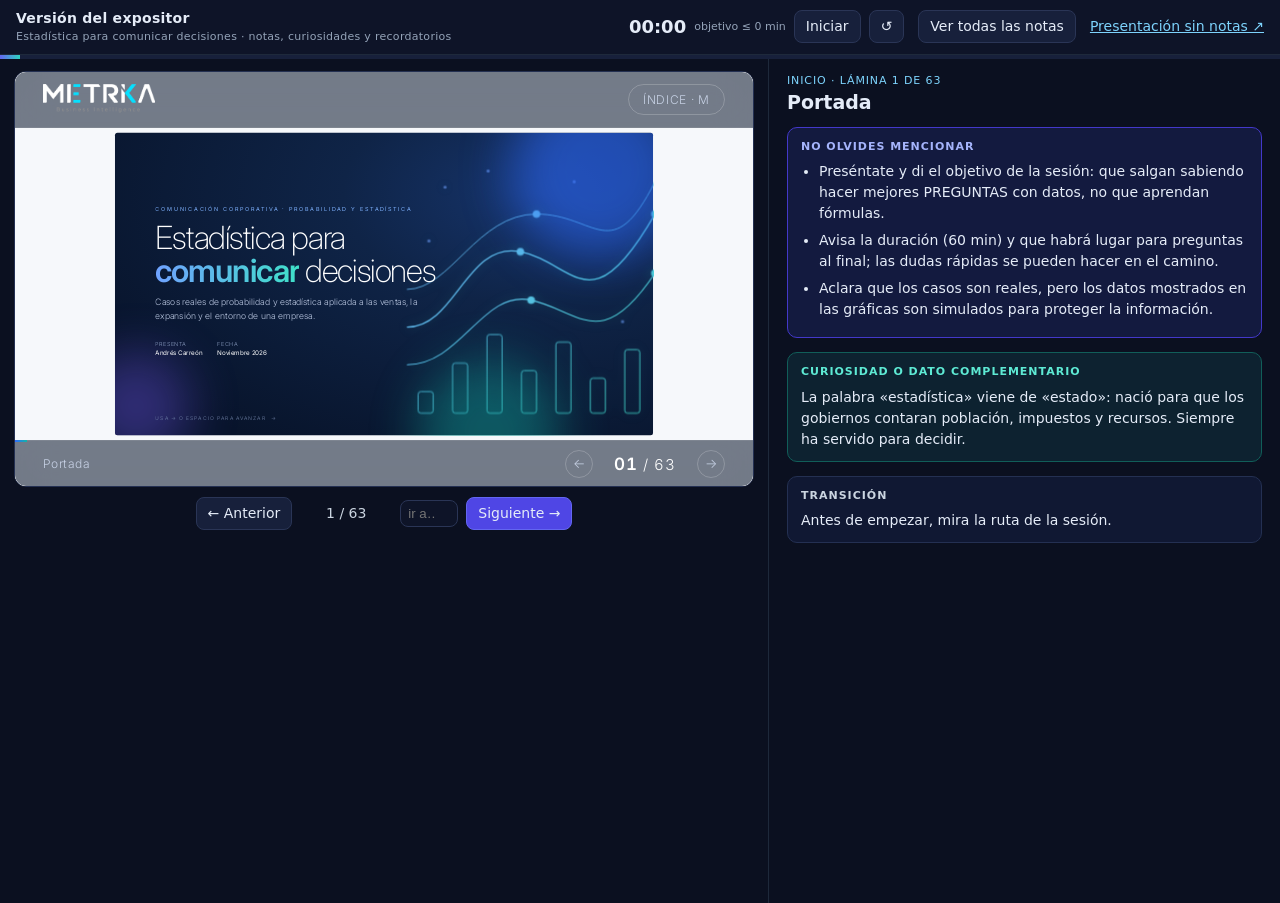
==== expositor.html @ 6364f7d0 "feat: versión del expositor con notas, curiosidades y cronómetro (expositor.html) Co-Authored-By: Cl" ====
<!DOCTYPE html>
<html lang="es">
<head>
<meta charset="utf-8">
<meta name="viewport" content="width=device-width,initial-scale=1">
<meta name="robots" content="noindex">
<title>Versión del expositor · Estadística para comunicar decisiones</title>
<style>
*{box-sizing:border-box}
html,body{margin:0;height:100%;background:#0b1020;color:#e5ecf8;font:14px/1.5 Inter,system-ui,-apple-system,"Segoe UI",sans-serif}
a{color:#7dd3fc}
.top{display:flex;align-items:center;gap:14px;padding:8px 16px;border-bottom:1px solid #1e293b;background:#0e1428;flex-wrap:wrap}
.top h1{margin:0;font-size:14px;font-weight:600;letter-spacing:.02em}.top h1 small{display:block;font-weight:400;font-size:11px;color:#94a3b8}
.sp{flex:1}
.tm{display:flex;align-items:center;gap:8px;font-variant-numeric:tabular-nums}.tm b{font-size:18px;font-weight:600}.tm span{font-size:11px;color:#94a3b8}
.tm.late b{color:#f87171}.tm.ok b{color:#4ade80}
button{font:inherit;color:inherit;background:#17203b;border:1px solid #2a3556;border-radius:8px;padding:5px 11px;cursor:pointer}button:hover{background:#1f2b4d}button.pri{background:#4f46e5;border-color:#6366f1}
.bar{height:4px;background:#17203b;position:relative}.bar i{position:absolute;left:0;top:0;bottom:0;background:linear-gradient(90deg,#6366f1,#2dd4bf)}
.main{display:grid;grid-template-columns:minmax(0,1.5fr) minmax(320px,1fr);height:calc(100% - 52px - 4px)}
.deck{padding:12px 14px;display:flex;flex-direction:column;gap:10px;min-width:0;min-height:0}
.frame{position:relative;width:100%;aspect-ratio:16/9;max-height:calc(100% - 52px);margin:0 auto;border-radius:12px;overflow:hidden;border:1px solid #243052;background:#000}
.frame iframe{position:absolute;inset:0;width:100%;height:100%;border:0}
.ctl{display:flex;align-items:center;gap:8px;justify-content:center;flex-wrap:wrap}
.ctl .num{min-width:92px;text-align:center;font-variant-numeric:tabular-nums;color:#cbd5e1}
.ctl input{width:58px;background:#0e1428;border:1px solid #2a3556;border-radius:8px;color:inherit;padding:5px 7px;text-align:center}
.notes{border-left:1px solid #1e293b;padding:14px 18px 40px;overflow:auto;min-height:0}
.blk{font-size:11px;letter-spacing:.08em;text-transform:uppercase;color:#7dd3fc}
.notes h2{margin:2px 0 12px;font-size:19px;line-height:1.25}
.sec{margin:0 0 14px;padding:11px 13px;border-radius:10px;border:1px solid #243052;background:#101833}
.sec h3{margin:0 0 6px;font-size:11px;letter-spacing:.09em;text-transform:uppercase;color:#94a3b8;font-weight:600}
.sec ul{margin:0;padding-left:18px}.sec li{margin:0 0 6px}
.sec.m{border-color:#4338ca;background:#131a3f}.sec.m h3{color:#a5b4fc}
.sec.c{border-color:#115e59;background:#0d2230}.sec.c h3{color:#5eead4}
.sec.p{border-color:#a16207;background:#231d10}.sec.p h3{color:#fcd34d}
.sec.t h3{color:#cbd5e1}
.oc{display:inline-block;margin-left:6px;padding:1px 8px;border-radius:99px;background:#7f1d1d;color:#fecaca;font-size:10px;letter-spacing:.05em;vertical-align:middle}
.empty{color:#94a3b8}
.all{display:none;padding:18px 24px 60px;max-width:980px;margin:0 auto}
body.todas .main{display:none}body.todas .all{display:block}body.todas html{overflow:auto}
.all article{break-inside:avoid;margin:0 0 18px;padding:12px 14px;border:1px solid #243052;border-radius:10px;background:#101833}
.all article h2{margin:0 0 6px;font-size:16px}.all article h2 span{color:#7dd3fc;margin-right:8px}
.all .blkh{margin:26px 0 10px;font-size:13px;letter-spacing:.1em;text-transform:uppercase;color:#7dd3fc;border-bottom:1px solid #243052;padding-bottom:4px}
.all ul{margin:4px 0 6px;padding-left:18px}.all p{margin:4px 0}
body.todas{overflow:auto;height:auto}
@media (max-width:900px){.main{grid-template-columns:1fr;height:auto}.frame{max-height:none}.notes{border-left:0;border-top:1px solid #1e293b}}
@media print{.top,.bar{display:none}body{background:#fff;color:#000}.all article{background:#fff;border-color:#999}.all .blkh{color:#000}}
</style>
</head>
<body>
<div class="top">
  <h1>Versión del expositor<small>Estadística para comunicar decisiones · notas, curiosidades y recordatorios</small></h1>
  <span class="sp"></span>
  <div class="tm" id="tm" title="Tiempo transcurrido / objetivo acumulado hasta el final de este bloque"><b id="tmv">00:00</b><span id="tmo"></span><button id="tmb" type="button">Iniciar</button><button id="tmr" type="button" title="Reiniciar cronómetro">↺</button></div>
  <button id="vtodas" type="button">Ver todas las notas</button>
  <a href="index.html#1" target="_blank" rel="noopener">Presentación sin notas ↗</a>
</div>
<div class="bar"><i id="pg" style="width:0"></i></div>
<div class="main">
  <div class="deck">
    <div class="frame"><iframe id="fr" src="index.html#1" title="Presentación" allow="fullscreen"></iframe></div>
    <div class="ctl"><button id="prev" type="button">← Anterior</button><span class="num" id="num">1 / 63</span><input id="goto" type="number" min="1" max="63" placeholder="ir a…" aria-label="Ir a lámina"><button id="next" type="button" class="pri">Siguiente →</button></div>
  </div>
  <aside class="notes" id="notes"></aside>
</div>
<div class="all" id="all"></div>
<script src="notas.js"></script>
<script>
(function(){
var fr=document.getElementById('fr'),N=63,HID={42:1,61:1},cur=1,titles={};
function esc(s){return String(s==null?'':s).replace(/[&<>"]/g,function(c){return{'&':'&amp;','<':'&lt;','>':'&gt;','"':'&quot;'}[c];});}
function bloque(n){var B=window.BLOQUES,i;for(i=0;i<B.length;i++)if(n>=B[i].d&&n<=B[i].h)return i;return 0;}
function objetivo(n){var B=window.BLOQUES,i=bloque(n),fin=B[i].min+(i>0?0:0);var a=0,k;for(k=0;k<=i;k++)a+=B[k].min;return a;}
function nota(n){var x=window.NOTAS[n]||{};return{m:x.m||[],c:x.c||'',p:x.p||'',t:x.t||''};}
function html(n){
  var x=nota(n),b=window.BLOQUES[bloque(n)],ti=titles[n]||'',oc=HID[n]?'<span class="oc">OCULTA · se salta al avanzar</span>':'';
  return '<div class="blk">'+esc(b.n)+' · lámina '+n+' de '+N+'</div><h2>'+esc(ti||('Lámina '+n))+oc+'</h2>'
   +(x.m.length?'<div class="sec m"><h3>No olvides mencionar</h3><ul>'+x.m.map(function(t){return'<li>'+esc(t)+'</li>';}).join('')+'</ul></div>':'<div class="sec"><p class="empty">Sin notas para esta lámina.</p></div>')
   +(x.c?'<div class="sec c"><h3>Curiosidad o dato complementario</h3>'+esc(x.c)+'</div>':'')
   +(x.p?'<div class="sec p"><h3>Pregunta para el grupo</h3>'+esc(x.p)+'</div>':'')
   +(x.t?'<div class="sec t"><h3>Transición</h3>'+esc(x.t)+'</div>':'');
}
function pinta(){
  document.getElementById('notes').innerHTML=html(cur);document.getElementById('notes').scrollTop=0;
  document.getElementById('num').textContent=cur+' / '+N;document.getElementById('pg').style.width=(cur/N*100)+'%';
  document.getElementById('tmo').textContent='objetivo ≤ '+objetivo(cur)+' min';tick();
}
function titulos(){try{var d=fr.contentDocument;if(!d)return;[].forEach.call(d.querySelectorAll('section.slide'),function(s,i){titles[i+1]=s.getAttribute('data-title')||'';});}catch(e){}}
function ir(n){n=Math.max(1,Math.min(N,n));try{fr.contentWindow.location.hash='#'+n;}catch(e){fr.src='index.html#'+n;}if(n!==cur){cur=n;pinta();}}
function paso(d){var j=cur+d;while(j>=1&&j<=N&&HID[j])j+=d;if(j>=1&&j<=N)ir(j);}
function lee(){try{var h=parseInt(fr.contentWindow.location.hash.slice(1),10);if(!isNaN(h)&&h>=1&&h<=N&&h!==cur){cur=h;pinta();}}catch(e){}}
fr.addEventListener('load',function(){titulos();lee();pinta();});
setInterval(lee,250);
document.getElementById('prev').onclick=function(){paso(-1);};document.getElementById('next').onclick=function(){paso(1);};
document.getElementById('goto').onkeydown=function(e){if(e.key==='Enter'){ir(parseInt(this.value,10)||cur);this.value='';this.blur();}e.stopPropagation();};
addEventListener('keydown',function(e){if(e.target&&/INPUT|TEXTAREA/.test(e.target.tagName))return;
  if(e.key==='ArrowRight'||e.key==='PageDown'||e.key===' '){e.preventDefault();paso(1);}else if(e.key==='ArrowLeft'||e.key==='PageUp'){e.preventDefault();paso(-1);}});
/* cronómetro */
var t0=0,acum=0,corre=false;
function seg(){return acum+(corre?(Date.now()-t0)/1000:0);}
function fmt(s){s=Math.floor(s);var m=Math.floor(s/60);return String(m).padStart(2,'0')+':'+String(s%60).padStart(2,'0');}
function tick(){var s=seg(),o=objetivo(cur)*60,el=document.getElementById('tm');document.getElementById('tmv').textContent=fmt(s);el.classList.toggle('late',corre&&s>o+60);el.classList.toggle('ok',corre&&s<=o+60&&s>0);}
document.getElementById('tmb').onclick=function(){if(corre){acum=seg();corre=false;this.textContent='Reanudar';}else{t0=Date.now();corre=true;this.textContent='Pausar';}tick();};
document.getElementById('tmr').onclick=function(){acum=0;corre=false;document.getElementById('tmb').textContent='Iniciar';tick();};
setInterval(tick,1000);
/* todas las notas (imprimible) */
function todas(){
  titulos();var out='<h1 style="font-size:20px;margin:0 0 4px">Notas del expositor</h1><p style="color:#94a3b8;margin:0 0 10px">Estadística para comunicar decisiones · '+N+' láminas · 60 minutos. Usa Imprimir del navegador para guardarlo en PDF.</p>',b=-1,n;
  for(n=1;n<=N;n++){var k=bloque(n);if(k!==b){b=k;out+='<div class="blkh">'+esc(window.BLOQUES[k].n)+' · '+window.BLOQUES[k].min+' min</div>';}
    var x=nota(n);out+='<article><h2><span>'+n+'</span>'+esc(titles[n]||'')+(HID[n]?'<span class="oc">OCULTA</span>':'')+'</h2>'
      +(x.m.length?'<ul>'+x.m.map(function(t){return'<li>'+esc(t)+'</li>';}).join('')+'</ul>':'')
      +(x.c?'<p><b style="color:#5eead4">Curiosidad:</b> '+esc(x.c)+'</p>':'')+(x.p?'<p><b style="color:#fcd34d">Pregunta:</b> '+esc(x.p)+'</p>':'')+(x.t?'<p><b>Transición:</b> '+esc(x.t)+'</p>':'')+'</article>';}
  document.getElementById('all').innerHTML=out;
}
document.getElementById('vtodas').onclick=function(){var on=document.body.classList.toggle('todas');this.textContent=on?'Volver a la presentación':'Ver todas las notas';if(on)todas();};
var h0=parseInt(location.hash.slice(1),10);if(h0>=1&&h0<=N){cur=h0;fr.src='index.html#'+h0;}
pinta();
})();
</script>
</body>
</html>
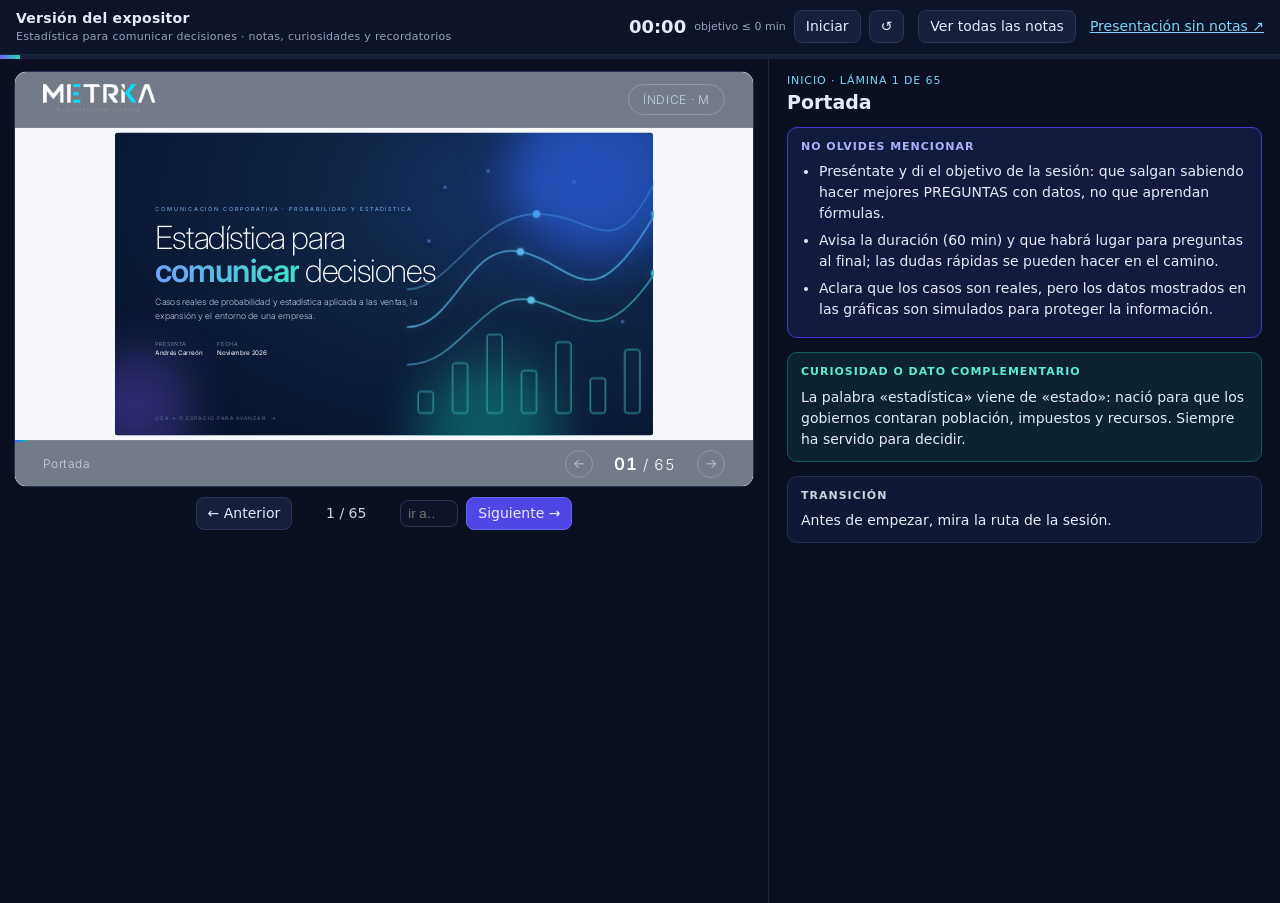
==== commit 6a146cfe: "feat: ajustes de contenido (ejes, MAE/RMSE, centro de gravedad), láminas nuevas (PageRank→buscadores" ====
--- a/expositor.html
+++ b/expositor.html
@@ -58,7 +58,7 @@
 <div class="main">
   <div class="deck">
     <div class="frame"><iframe id="fr" src="index.html#1" title="Presentación" allow="fullscreen"></iframe></div>
-    <div class="ctl"><button id="prev" type="button">← Anterior</button><span class="num" id="num">1 / 63</span><input id="goto" type="number" min="1" max="63" placeholder="ir a…" aria-label="Ir a lámina"><button id="next" type="button" class="pri">Siguiente →</button></div>
+    <div class="ctl"><button id="prev" type="button">← Anterior</button><span class="num" id="num">1 / 65</span><input id="goto" type="number" min="1" max="65" placeholder="ir a…" aria-label="Ir a lámina"><button id="next" type="button" class="pri">Siguiente →</button></div>
   </div>
   <aside class="notes" id="notes"></aside>
 </div>
@@ -66,7 +66,7 @@
 <script src="notas.js"></script>
 <script>
 (function(){
-var fr=document.getElementById('fr'),N=63,HID={42:1,61:1},cur=1,titles={};
+var fr=document.getElementById('fr'),N=65,HID={23:1,43:1,63:1},cur=1,titles={};
 function esc(s){return String(s==null?'':s).replace(/[&<>"]/g,function(c){return{'&':'&amp;','<':'&lt;','>':'&gt;','"':'&quot;'}[c];});}
 function bloque(n){var B=window.BLOQUES,i;for(i=0;i<B.length;i++)if(n>=B[i].d&&n<=B[i].h)return i;return 0;}
 function objetivo(n){var B=window.BLOQUES,i=bloque(n),fin=B[i].min+(i>0?0:0);var a=0,k;for(k=0;k<=i;k++)a+=B[k].min;return a;}
